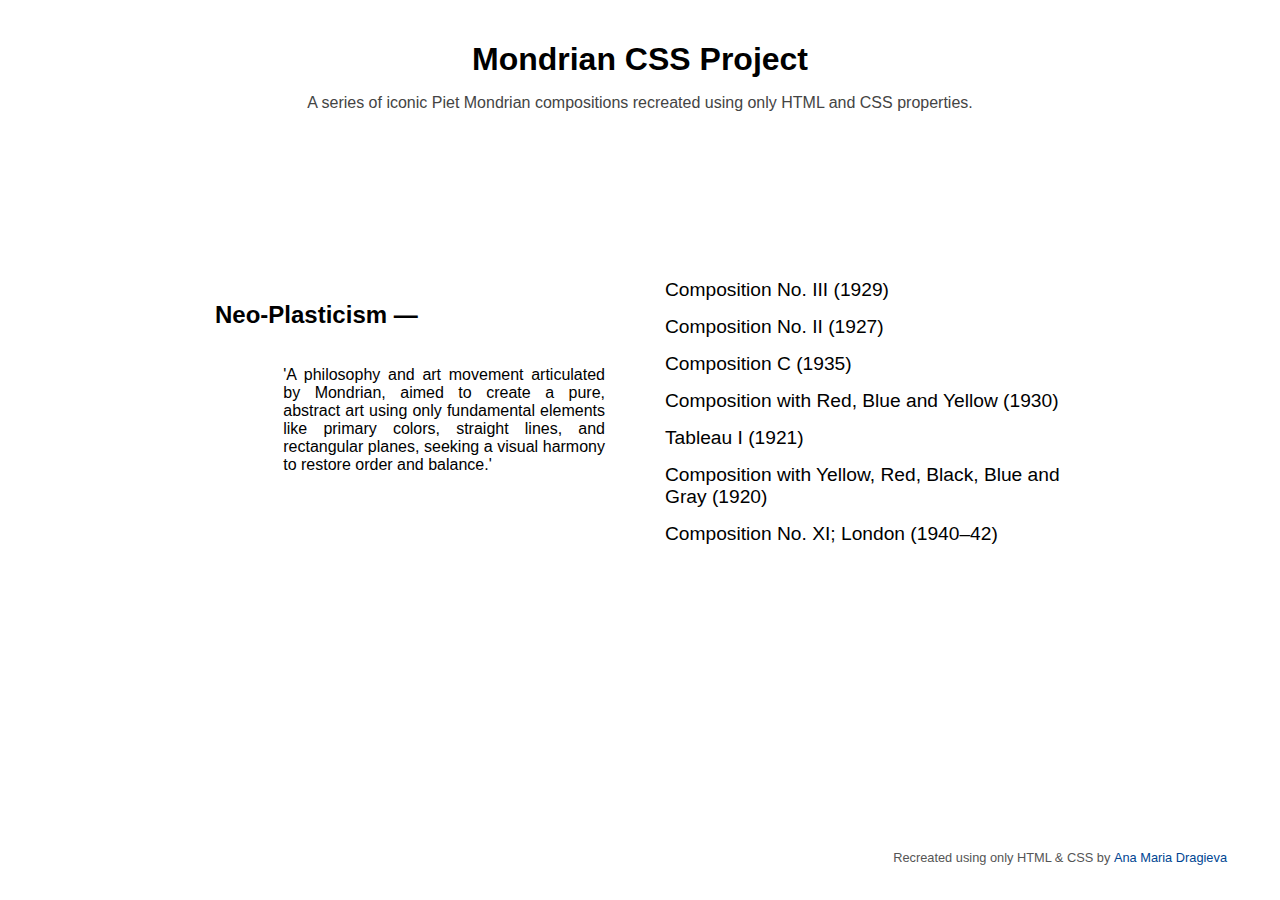
==== index.html @ 03ed397c "added basic home page" ====
<!DOCTYPE html>
<html lang="en">
    <head>
        <meta charset="UTF-8" />
        <meta name="viewport" content="width=device-width, initial-scale=1.0"/>
        <title>Mondrian CSS</title>
        <link rel="stylesheet" href="style.css" />
    </head>
    <body class="home">
        <div class="home-container">
            <div class="headline">
                <h1 class="home-title">Mondrian CSS Project</h1>
                <p class="home-description">
                    A series of iconic Piet Mondrian compositions recreated using only
                    HTML and CSS properties.
                </p>
            </div>
            <div class="subtext">
                <div class="subtext-title">
                    <h2>Neo-plasticism —</h2>
                </div>
                <div class="description">
                    <p>
                        'A philosophy and art movement articulated by Mondrian, 
                        aimed to create a pure, abstract art using only fundamental 
                        elements like primary colors, straight lines, and rectangular 
                        planes, seeking a visual harmony to restore order and balance.'
                    </p>
                </div>
            </div>
            <ul class="painting-list">
                <li><a href="mondrian-1.html">Composition No. III (1929)</a></li>
                <li><a href="mondrian-2.html">Composition No. II (1927)</a></li>
                <li><a href="mondrian-3.html">Composition C (1935)</a></li>
                <li><a href="mondrian-4.html">Composition with Red, Blue and Yellow (1930)</a></li>
                <li><a href="mondrian-5.html">Tableau I (1921)</a></li>
                <li><a href="mondrian-6.html">Composition with Yellow, Red, Black, Blue and Gray (1920)</a></li>
                <li><a href="mondrian-7.html">Composition No. XI; London (1940–42)</a></li>
            </ul>
        </div>

        <footer class="footer">
            <p>
                Recreated using only HTML & CSS by 
                <a href="https://github.com/anamariadragieva" target="_blank">Ana Maria Dragieva</a>
            </p>
        </footer>
    </body>


</html>
---- style.css ----
/* =========== HOME =========== */
/*        Mondrian CSS        */

.home-container {
  display: grid;
  grid-template-columns: minmax(100px, 400px) minmax(100px, 400px);
  grid-template-rows: 1fr 2fr 1fr;
  gap: 50px;
  height: 90vh;
  margin: 20px;
  justify-content: center;
  text-align: center;
  font-family: 'Lucida Sans', 'Lucida Sans Regular', 'Lucida Grande', 
  'Lucida Sans Unicode', Geneva, Verdana, sans-serif
}

.headline {
  grid-column: span 2;
}

.home-title {
  font-size: 2rem;
  margin-bottom: 10px;
}

.home-description {
  font-size: 1rem;
  color: #444;
}

.subtext {
  display: grid;
  grid-template-columns: 1fr 2fr 3fr;
  grid-template-rows: 2fr 5fr;
  gap: 1px;
}

.subtext-title {
  min-width: max-content;
  text-transform: capitalize;
  text-align: end;
  grid-column: span 2;
  align-content: end;
  margin-bottom: 0px;
}

.description {
  min-width: min-content;
  text-align: justify;
  grid-area: 2/2/-1/-1;
  padding-right: 10px;
}

.painting-list {
  grid-area: 2/2/-1/-1;
  list-style: none;
  padding: 0;
  text-align: start;
}

.painting-list li {
  margin: 15px 0;
}

.painting-list a {
  text-decoration: none;
  font-size: 1.2rem;
  color: #000;
  transition: transform 0.2s ease, color 0.2s ease;
}

.painting-list a:hover {
  color: #E72F24;
  transform: scale(1.05);
}

.footer {
  text-align: end;
  font-size: 0.8rem;
  color: #555;
  padding-right: 45px;
  font-family: 'Lucida Sans', 'Lucida Sans Regular', 'Lucida Grande', 
  'Lucida Sans Unicode', Geneva, Verdana, sans-serif
}

.footer a {
  color: #004592;
  text-decoration: none;
  font-weight: 500;
  border-bottom: transparent;
}

.footer a:hover {
  color: #E72F24;
  border-bottom: transparent;
}



.grid-container div {
  transition: transform 0.3s ease;
}

.grid-container div:hover {
  transform: scale(1.05);
}













/* ================ MONDRIAN 1 ================ */
/* Composition No. III; With Red, Blue, Yellow and Black, 1929 */

.flex-container {
  display: flex;
  align-items: flex-start;
  justify-content: center;
  gap: 50px;
  flex-basis: 0;
  margin: 45px;
}

.mondrian-1 .grid-container {
  background-color: #000;
  width: 748px;
  height: 748px;
  display: grid;
  grid-template-rows: 414px 130px 155px 22px;
  grid-template-columns: 320px 198px 153px 50px;
  gap: 9px;
}

.red {
  background-color: #E72F24;
}

.mondrian-1 .blue {
  background-color: #004592;
  margin-bottom: 10px
}

.yellow {
  background-color: #F9D01E;
}

.black {
  background-color: #232625;
}

.mondrian-1 .two {
  grid-column: span 3;
}

.mondrian-1 .three {
  grid-row: span 2;
}

.mondrian-1 .four {
  grid-column: span 2;
  grid-row: span 2;
}

.mondrian-1 .six {
  grid-row: span 2;
}

.white {
  background-color: #F0F1EC;
}

.text {
  font-size: 1rem;
  font-family: 'Lucida Sans', 'Lucida Sans Regular', 'Lucida Grande', 
  'Lucida Sans Unicode', Geneva, Verdana, sans-serif;
}

.mondrian-1 .text {
  width: 748px;
}

@media (max-width: 1000px) {

  .flex-container {
    flex-direction: column;
    justify-content: center;
    align-items: flex-start;
    gap: 0px;
    margin: 45px;
  }
}


/* ==================== MONDRIAN 2 ==================== */
/* Composition: No. II, With Yellow, Red and Blue, 1927 */

.mondrian-2 .grid-container {
  flex-shrink: 0;

  display: grid;
  width: 561px;
  height: 748px;
  background-color: black;
  grid-template-rows: 1.5fr 3fr 1fr 0.1fr;
  grid-template-columns: 3fr 2fr;
  gap: 9px
}

.mondrian-2 .three {
  grid-row: span 2;
}

.mondrian-2 .five {
  grid-row: span 2;
  margin-top: 5px;
}

.blue {
  background-color: #004592;
}

.mondrian-2 .text {
  width: 561px;
}


/* ===================== MONDRIAN 3 ===================== */
/* Composition C (No.III) with Red, Yellow and Blue, 1935 */

.mondrian-3 .grid-container {
  background-color: #000;
  width: 640px;
  height: 642px;
  display: grid;
  grid-template-rows: 265px 155px 175px 20px;
  grid-template-columns: 70px 211px 186px 146px;
  gap: 9px;
}

.mondrian-3 .red {
  grid-area: 1 / 1 / 2 / 3;
}

.mondrian-3 .two {
  grid-column: span 2;
}

.mondrian-3 .three {
  grid-column: span 2;
  margin-top: 5px;
  margin-bottom: 5px;
}

.mondrian-3 .four {
  grid-column: span 2;
  margin-top: 5px;
  margin-bottom: 5px;
}

.mondrian-3 .yellow {
  grid-row: span 2;
}

.mondrian-3 .six {
  grid-row: span 2;
}

.mondrian-3 .eight {
  grid-row: span 2;
}

.mondrian-3 .text {
  width: 640px;
}


/* ================ MONDRIAN 4 ================ */
/* Composition with Red, Blue and Yellow, 1930 */

.mondrian-4 .grid-container {
  background-color: #000;
  width: 750px;
  height: 500px;
  display: grid;
  grid-template-rows: 313px 96px 57px;
  grid-template-columns: 183px 488px 45px;
  gap: 17px;
}

.mondrian-4 .one {
  margin-top: 27px;
}

.mondrian-4 .red {
  grid-column: span 2;
}

.mondrian-4 .blue {
  grid-row: span 2;
}

.mondrian-4 .four {
  grid-row: span 2;
}

.mondrian-4 .five {
  margin-bottom: 8px;
}

.mondrian-1 .text {
  width: 750px;
}

/* ============ MONDRIAN 5 ============ */
/* Tableau I, 1921 */

.mondrian-5 .grid-container {
  background-color: #000;
  width: 635px;
  height: 715px;
  display: grid;
  grid-template-rows: 12px 34px 234px 78px 176px 99px 22px;
  grid-template-columns: 55px 215px 183px 47px 95px;
  gap: 10px;
}

.mondrian-5 .red {
  grid-column: span 2;
}

.offwhite {
  background-color: #e4e7eb;
}

.mondrian-5 .two {
  grid-area: 1 / 3 / 5 / -2;
}

.mondrian-5 .black.three {
  grid-row: span 2;
}

.mondrian-5 .four {
  grid-area: 2 / 1 / 5 / 3;
}

.mondrian-5 .seven {
  grid-row: span 3;
}

.mondrian-5 .nine {
  grid-area: 5 / 3 / -2 / -2;
}

.mondrian-5 .yellow {
  grid-row: span 3;
}

.mondrian-5 .twelve {
  grid-column: span 2;
}

.mondrian-5 .text {
  width: 630px;
}


/* ====================== MONDRIAN 6 ====================== */
/* Composition with Yellow, Red, Black, Blue and Gray, 1920 */

.mondrian-6 .grid-container {
  width: 705px;
  height: 610px;
  display: grid;
  grid-template-rows: 5px 3px 10px 18px 84px 94px 179px 73px 73px 59px 12px;
  grid-template-columns: 7px 5px 70px 134px 282px 114px 83px 3px 7px;
  gap: 0px;
  justify-content: center;
  align-content: center;
}

.mondrian-6 .one.offwhite {
  grid-area: 4/1/6/4;
  border: black solid;
  border-width: 0px 5px 5px 0px;
}

.mondrian-6 .two {
  grid-area: 3/4/6/5;
  border: black solid;
  border-width: 0px 5px 5px 5px;
}

.mondrian-6 .three.yellow {
  grid-area: 3/5/6/6;
  border: black solid;
  border-width: 0px 5px 5px 5px;
}

.mondrian-6 .four.white {
  grid-area: 1/-5/5/-2;
  border: black solid;
  border-width: 0px 0px 5px 5px;
}

.mondrian-6 .five.black {
  grid-row: span 2;
  border: black solid 5px;
}

.mondrian-6 .six.offwhite {
  grid-area: 5/-4/8/-2;
  border: black solid;
  border-width: 5px 0px 5px 5px;
}

.mondrian-6 .seven.red {
  grid-row: span 4;
  border: black solid;
  border-width: 5px 5px 5px 0px;
}

.mondrian-6 .eight.black {
  grid-row: span 2;
  border: black solid 5px;
}

.mondrian-6 .nine {
  grid-row: span 2;
  border: black solid 5px;
}

.mondrian-6 .ten.yellow {
  border: black solid 5px;
}

.mondrian-6 .eleven {
  grid-row: span 2;
  border: black solid 5px;
}

.mondrian-6 .twelve.blue {
  grid-row: span 2;
  border: black solid 5px;
}

.mondrian-6 .thirteen {
  border: black solid 5px;
}

.mondrian-6 .fourteen {
  grid-area: 8/-4/10/-3;
  border: black solid;
  border-width: 5px 0px 5px 5px;
}

.mondrian-6 .fifteen {
  grid-area: 9/6/10/7;
  border: black solid 5px;
}

.mondrian-6 .sixteen {
  grid-area: 10/2/11/4;
  border: black solid;
  border-width: 5px 5px 0px 0px;
}

.mondrian-6 .seventeen {
  grid-area: 10/4/11/5;
  border: black solid;
  border-width: 5px 5px 0px 5px;
}

.mondrian-6 .eighteen {
  grid-column: span 3;
  border: black solid;
  border-width: 5px 0px 0px 5px;
}

.mondrian-6 .edge.offwhite1 {
  background-color: #e4e7eb;
  grid-area: 1/1/4/4;
}

.mondrian-6 .edge.offwhite2 {
  background-color: #e4e7eb;
  grid-area: 4/1/6/3;
}

.mondrian-6 .edge.white1 {
  background-color: #F0F1EC;
  grid-area: 1/4/3/5;
}

.mondrian-6 .edge.white2 {
  background-color: #F0F1EC;
  grid-area: 3/4/4/5;
  border-right: black solid 5px;
}

.mondrian-6 .edge.yellow1 {
  background-color: #F9D01E;
  grid-area: 1/5/2/6;
}

.mondrian-6 .edge.yellow2 {
  background-color: #F9D01E;
  grid-area: 2/5/3/6;
  border-right: black solid 5px;
}

.mondrian-6 .edge.white3 {
  background-color: #F0F1EC;
  grid-area: 1/-3/2/-5;
}

.mondrian-6 .edge.white4 {
  background-color: #F0F1EC;
  grid-area: 1/-2/5/-1;
}

.mondrian-6 .edge.offwhite3 {
  background-color: #e4e7eb;
  grid-area: 5/-2/8/-1;
}

.mondrian-6 .edge.red1 {
  background-color: #E72F24;
  grid-area: 6/1/10/2;
}

.mondrian-6 .edge.red2 {
  background-color: #E72F24;
  grid-area: 6/2/10/3;
  border-bottom: black solid 5px;
}

.mondrian-6 .edge.offwhite4 {
  background-color: #e4e7eb;
  grid-area: 8/-2/10/-1;
}

.mondrian-6 .edge.offwhite5 {
  background-color: #e4e7eb;
  grid-area: 8/-3/10/-2;
  border-top: black solid 5px;
}

.mondrian-6 .edge.white5 {
  background-color: #F0F1EC;
  grid-area: 10/1/12/2;
}

.mondrian-6 .edge.white6 {
  background-color: #F0F1EC;
  grid-area: 11/2/12/4;
}

.mondrian-6 .edge.offwhite6 {
  background-color: #e4e7eb;
  grid-area: 11/4/12/5;
}

.mondrian-6 .edge.white7 {
  background-color: #F0F1EC;
  grid-area: 11/5/12/-1;
}

.mondrian-6 .edge.white8 {
  background-color: #F0F1EC;
  grid-area: 10/-3/12/-1;
}


/* ========================== MONDRIAN 7 ========================== */
/* Composition No. XI; London, with Blue, Red and Yellow, 1940-1942 */

.mondrian-7 .grid-container {
  background-color: #000;
  width: 610px;
  height: 722px;
  display: grid;
  grid-template-rows: 10px 200px 78px 6px 8px 20px 20px 74px 68px 70px 38px;
  grid-template-columns: 8px 22px 230px 127px 96px 62px;
  gap: 13px;
}

.mondrian-7 .thicker-line {
  border-top: black solid 5px;
}

.mondrian-7 .two {
  grid-column: span 2;
}

.mondrian-7 .seven {
  grid-column: span 2;
}

.mondrian-7 .eleven.white {
  grid-area: 3/1/8/2;
}
.mondrian-7 .twelve {
  grid-area: 3/2/8/4;
}

.mondrian-7 .thirteen {
  grid-row: span 5;
}

.mondrian-7 .fourteen.blue {
  grid-row: span 2;
}

.mondrian-7 .fifteen.blue {
  grid-row: span 2;
}

.mondrian-7 .sixteen.red {
  grid-area: 4/1/6/2;
}

.mondrian-7 .seventeen.blue {
  grid-row: span 3;
  border-top: black solid 2px;
}

.mondrian-7 .eighteen.blue {
  grid-row: span 3;
  border-top: black solid 2px;
}

.mondrian-7 .twentyfive.white {
  border-bottom: black solid 4px;
}

.mondrian-7 .twentysix.white {
  grid-area: 9/2/-1/4;
}

.mondrian-7 .twentyseven.yellow {
  grid-row: span 2;
}

.mondrian-7 .thirty {
  grid-row: span 2;
  border-top: black solid 8px;
}

.mondrian-7 .text {
  width: 610px;
}
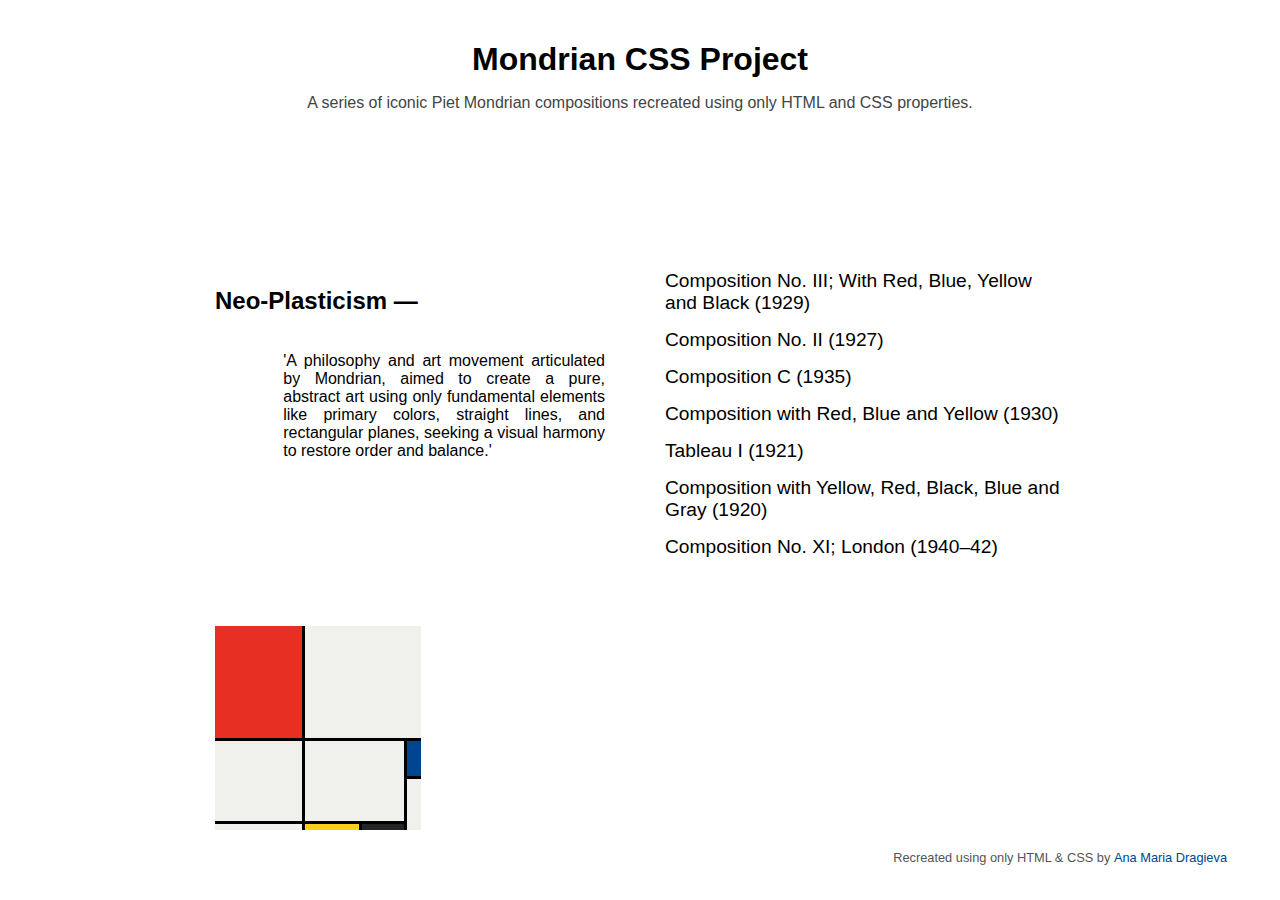
==== commit fbda51c3: "created 1st thumbnail with transitions" ====
--- a/index.html
+++ b/index.html
@@ -6,6 +6,18 @@
         <title>Mondrian CSS</title>
         <link rel="stylesheet" href="style.css" />
     </head>
+
+    <script>
+        function zoomAndGo(event, el) {
+          event.preventDefault(); // Stop browser from navigating immediately
+          const thumbnail = el.querySelector('.mondrian-thumbnail1');
+          thumbnail.classList.add('zoomed');
+          setTimeout(() => {
+            window.location.href = el.href;
+          }, 600); // Match transition duration
+        }
+      </script>
+
     <body class="home">
         <div class="home-container">
             <div class="headline">
@@ -28,8 +40,25 @@
                     </p>
                 </div>
             </div>
+
+            <a href="mondrian-1.html" class="thumbnail-link" onclick="zoomAndGo(event, this)">
+                <div class="grid-container mondrian-thumbnail1">
+                    <div class="one red"></div>
+                    <div class="two white"></div>
+                    <div class="three white"></div>
+                    <div class="four white"></div>
+                    <div class="five blue"></div>
+                    <div class="six white"></div>
+                    <div class="seven white"></div>
+                    <div class="eight yellow"></div>
+                    <div class="nine black"></div>
+                </div>
+              </a>
+
+
+
             <ul class="painting-list">
-                <li><a href="mondrian-1.html">Composition No. III (1929)</a></li>
+                <li><a href="mondrian-1.html">Composition No. III; With Red, Blue, Yellow and Black (1929)</a></li>
                 <li><a href="mondrian-2.html">Composition No. II (1927)</a></li>
                 <li><a href="mondrian-3.html">Composition C (1935)</a></li>
                 <li><a href="mondrian-4.html">Composition with Red, Blue and Yellow (1930)</a></li>
--- a/style.css
+++ b/style.css
@@ -96,21 +96,83 @@
 }
 
 
-
-.grid-container div {
-  transition: transform 0.3s ease;
-}
-
-.grid-container div:hover {
-  transform: scale(1.05);
-}
-
-
-
-
-
-
-
+/* -------------- thumbnail-1 -------------- */
+
+.mondrian-thumbnail1 {
+  background-color: #000;
+  width: 206px;
+  height: 204px;
+  display: grid;
+  grid-template-rows: 112px 35px 42px 6px;
+  grid-template-columns: 87px 54px 42px 14px;
+  gap: 3px;
+}
+
+.mondrian-thumbnail1:hover {
+  background-color: #FFFFFF00;
+  transition: ease 0.8s;
+}
+
+.mondrian-thumbnail1 {
+  transition: ease 0.8s;
+}
+
+.mondrian-thumbnail1 div:hover {
+  transform: scale(1.3);
+  rotate: -90deg;
+  translate: 70%;
+  transition: ease 0.8s;
+}
+
+.mondrian-thumbnail1 div {
+  transition: ease 0.8s;
+}
+
+.mondrian-thumbnail1.zoomed {
+  background-color: #FFFFFF00;
+  transform: scale(10);
+  translate: 130% ;
+  transition: transform 0.8s ease;
+}
+
+.mondrian-thumbnail1.zoomed div {
+  transition: none !important;
+}
+
+/* Disable rotation when thumbnail is zooming */
+.mondrian-thumbnail1.zoomed div:hover {
+  rotate: 0deg;
+  pointer-events: none;
+}
+
+/* Layout copied from mondrian-1 */
+.mondrian-thumbnail1 .two { grid-column: span 3; }
+.mondrian-thumbnail1 .three { grid-row: span 2; }
+.mondrian-thumbnail1 .four { grid-column: span 2; grid-row: span 2; }
+.mondrian-thumbnail1 .six { grid-row: span 2; }
+
+/* Tiles changing color on hover - remove & use elsewhere
+.mondrian-thumbnail1 .white:hover { background-color:  #E72F24; }
+.mondrian-thumbnail1 .four.white:hover { background-color: #004592; }
+.mondrian-thumbnail1 .red:hover { background-color: #F9D01E; }
+.mondrian-thumbnail1 .black:hover { background-color: #004592; }
+.mondrian-thumbnail1 .blue:hover { background-color: #e4e7eb; }
+.mondrian-thumbnail1 .yellow:hover { background-color: #232625; }
+ */
+
+
+/*transitions*/
+
+.grid-container.main div {
+  transition: ease 0.8s;
+}
+
+.grid-container.main div:hover {
+  transform: scale(0.50);
+  transition: ease 0.7s;
+  rotate: 90deg;
+  translate: -5%;
+}
 
 
 
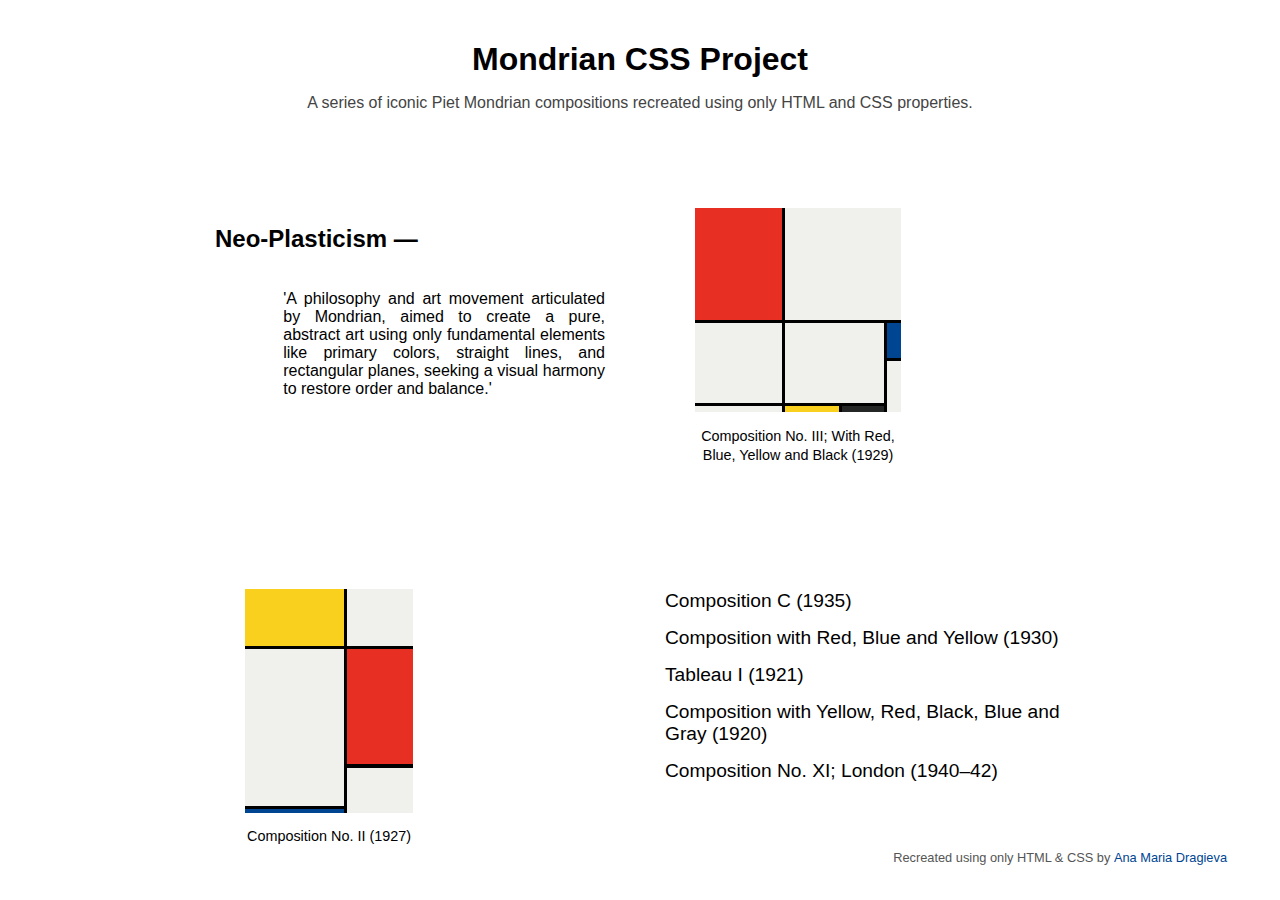
==== commit 80396939: "added favicon and 2nd thumbnail" ====
--- a/index.html
+++ b/index.html
@@ -5,15 +5,24 @@
         <meta name="viewport" content="width=device-width, initial-scale=1.0"/>
         <title>Mondrian CSS</title>
         <link rel="stylesheet" href="style.css" />
+        <link rel="icon" type="image/png" href="favicon.png">
     </head>
 
     <script>
+        // Reset zoom on back/refresh
+        window.addEventListener('pageshow', () => {
+            document.querySelectorAll('.grid-container.zoomed').forEach(el => {
+                el.classList.remove('zoomed');
+            });
+        });
+
+        // Zoom and navigate
         function zoomAndGo(event, el) {
           event.preventDefault(); // Stop browser from navigating immediately
-          const thumbnail = el.querySelector('.mondrian-thumbnail1');
-          thumbnail.classList.add('zoomed');
+          const grid = el.querySelector('.grid-container');
+          grid.classList.add('zoomed');
           setTimeout(() => {
-            window.location.href = el.href;
+            window.location.href = el.getAttribute('href');
           }, 600); // Match transition duration
         }
       </script>
@@ -53,13 +62,22 @@
                     <div class="eight yellow"></div>
                     <div class="nine black"></div>
                 </div>
-              </a>
-
-
-
+                <p class="mondrian-title1">Composition No. III; With Red, Blue, Yellow and Black (1929)</p>
+            </a>
+            
+            <a href="mondrian-2.html" class="thumbnail-link" onclick="zoomAndGo(event, this)">
+                <div class="grid-container mondrian-thumbnail2">
+                  <div class="one yellow"></div>
+                  <div class="two white"></div>
+                  <div class="three white"></div>
+                  <div class="four red"></div>
+                  <div class="five white"></div>
+                  <div class="six blue"></div>
+                </div>
+                <p class="mondrian-title2">Composition No. II (1927)</p>
+            </a>
+              
             <ul class="painting-list">
-                <li><a href="mondrian-1.html">Composition No. III; With Red, Blue, Yellow and Black (1929)</a></li>
-                <li><a href="mondrian-2.html">Composition No. II (1927)</a></li>
                 <li><a href="mondrian-3.html">Composition C (1935)</a></li>
                 <li><a href="mondrian-4.html">Composition with Red, Blue and Yellow (1930)</a></li>
                 <li><a href="mondrian-5.html">Tableau I (1921)</a></li>
--- a/style.css
+++ b/style.css
@@ -52,7 +52,7 @@
 }
 
 .painting-list {
-  grid-area: 2/2/-1/-1;
+  display: block;
   list-style: none;
   padding: 0;
   text-align: start;
@@ -98,23 +98,43 @@
 
 /* -------------- thumbnail-1 -------------- */
 
+.thumbnail-link {
+  display: inline-block;
+  text-align: center;
+  text-decoration: none;
+  margin: 30px;
+  font-size: 0.9rem;
+  color: #000;
+  transition: transform 0.2s ease, color 0.2s ease;
+  width: 206px;
+  line-height: 1.3;
+}
+
+.thumbnail-link:hover {
+  color: #E72F24;
+  transform: scale(1.05);
+  font-size: 0.95rem;
+}
+
 .mondrian-thumbnail1 {
-  background-color: #000;
+  background-color: black;
   width: 206px;
   height: 204px;
   display: grid;
   grid-template-rows: 112px 35px 42px 6px;
   grid-template-columns: 87px 54px 42px 14px;
   gap: 3px;
+  transition: ease 0.8s, background-color 0.4s;
+  transform-origin: center;
+}
+
+.mondrian-thumbnail1 div {
+  transition: ease 0.8s;
 }
 
 .mondrian-thumbnail1:hover {
-  background-color: #FFFFFF00;
-  transition: ease 0.8s;
-}
-
-.mondrian-thumbnail1 {
-  transition: ease 0.8s;
+  background-color: transparent;
+  transform: scale(1.15);
 }
 
 .mondrian-thumbnail1 div:hover {
@@ -124,24 +144,38 @@
   transition: ease 0.8s;
 }
 
-.mondrian-thumbnail1 div {
-  transition: ease 0.8s;
-}
-
 .mondrian-thumbnail1.zoomed {
-  background-color: #FFFFFF00;
   transform: scale(10);
-  translate: 130% ;
-  transition: transform 0.8s ease;
+  translate: 150% -150%;
+  animation: fadeToBlack 0.5s ease forwards 0.3s;
+}
+
+@keyframes fadeToBlack {
+  from {
+    background-color: transparent;
+  }
+  to {
+    background-color: black;
+  }
 }
 
 .mondrian-thumbnail1.zoomed div {
+  animation: rotateBlocks 0.4s ease 0.2s;
+}
+
+@keyframes rotateBlocks {
+  0% {
+    rotate: 0deg;
+  }
+  100% {
+    rotate: 45deg;
+  }
+}
+
+.mondrian-thumbnail1.zoomed *:hover {
+  transform: none !important;
+  rotate: 0deg !important;
   transition: none !important;
-}
-
-/* Disable rotation when thumbnail is zooming */
-.mondrian-thumbnail1.zoomed div:hover {
-  rotate: 0deg;
   pointer-events: none;
 }
 
@@ -161,7 +195,155 @@
  */
 
 
-/*transitions*/
+ /* -------------- thumbnail-2 -------------- */
+
+ .mondrian-thumbnail2 {
+  background-color: black;
+  width: 168px;
+  height: 224px;
+  display: grid;
+  grid-template-rows: 1.5fr 3fr 1fr 0.1fr;
+  grid-template-columns: 3fr 2fr;
+  gap: 3px;
+  transition: ease 0.8s, background-color 0.4s;
+  transform-origin: center;
+}
+
+.mondrian-title2 {
+  margin-left: 0px;
+  width: 168px;
+}
+
+.mondrian-thumbnail2 div {
+  transition: ease 0.8s;
+}
+
+.mondrian-thumbnail2:hover {
+  background-color: transparent;
+  transform: scale(1.15);
+}
+
+.mondrian-thumbnail2 div:hover {
+  transform: scale(1.3);
+  rotate: -90deg;
+  translate: 70%;
+  transition: ease 0.8s;
+}
+
+.mondrian-thumbnail2.zoomed {
+  transform: scale(10);
+  translate: 150% -150%;
+  animation: fadeToBlack 0.5s ease forwards 0.3s;
+}
+
+@keyframes fadeToBlack {
+  from {
+    background-color: transparent;
+  }
+  to {
+    background-color: black;
+  }
+}
+
+.mondrian-thumbnail2.zoomed div {
+  animation: rotateBlocks 0.4s ease 0.2s;
+}
+
+@keyframes rotateBlocks {
+  0% {
+    rotate: 0deg;
+  }
+  100% {
+    rotate: 45deg;
+  }
+}
+
+.mondrian-thumbnail2.zoomed *:hover {
+  transform: none !important;
+  rotate: 0deg !important;
+  transition: none !important;
+  pointer-events: none;
+}
+
+/* Layout copied from mondrian-2 */
+.mondrian-thumbnail2 .three {
+  grid-row: span 2;
+}
+
+.mondrian-thumbnail2 .five {
+  grid-row: span 2;
+  margin-top: 1px;
+}
+
+
+/* ================ ALL MONDRIAN PAGES ================ */
+/* ------------------- TRANSITIONS ------------------- */
+
+.grid-container.main {
+  transform-origin: center;
+  animation: backgroundFadeZoomOut 1s ease forwards;
+}
+
+@keyframes backgroundFadeZoomOut {
+  0% {
+    background-color: #000000;
+    transform: scale(10);
+    opacity: 0;
+  }
+
+  100% {
+    background-color: #000000;
+    transform: scale(1);
+    opacity: 1;
+  }
+}
+
+.grid-container.main div {
+  animation: rotateColors 1.8s ease forwards;
+}
+
+@keyframes rotateColors {
+  0% {
+    rotate: -45deg;
+  }
+
+  100% {
+    rotate: 0deg;
+  }
+}
+
+.grid-container.main .white {
+  animation: rotateWhites 1s ease forwards;
+}
+
+@keyframes rotateWhites {
+  0% {
+    rotate: -45deg;
+    motion-rotation: reverse;
+  }
+
+  100% {
+    rotate: 0deg;
+    motion-rotation: reverse;
+  }
+}
+
+.grid-container.main .five {
+  animation: rotateFives 2.5s ease forwards;
+}
+
+@keyframes rotateFives {
+  0% {
+    rotate: -45deg;
+  }
+
+  100% {
+    rotate: 0deg;
+  }
+}
+
+
+/* On Hover transitions on All Mondrian Pages */
 
 .grid-container.main div {
   transition: ease 0.8s;
@@ -170,16 +352,10 @@
 .grid-container.main div:hover {
   transform: scale(0.50);
   transition: ease 0.7s;
-  rotate: 90deg;
-  translate: -5%;
-}
-
-
-
-
-
-
-/* ================ MONDRIAN 1 ================ */
+}
+
+
+/* ======================== MONDRIAN 1 ======================== */
 /* Composition No. III; With Red, Blue, Yellow and Black, 1929 */
 
 .flex-container {
@@ -192,7 +368,7 @@
 }
 
 .mondrian-1 .grid-container {
-  background-color: #000;
+  background-color: #000000;
   width: 748px;
   height: 748px;
   display: grid;
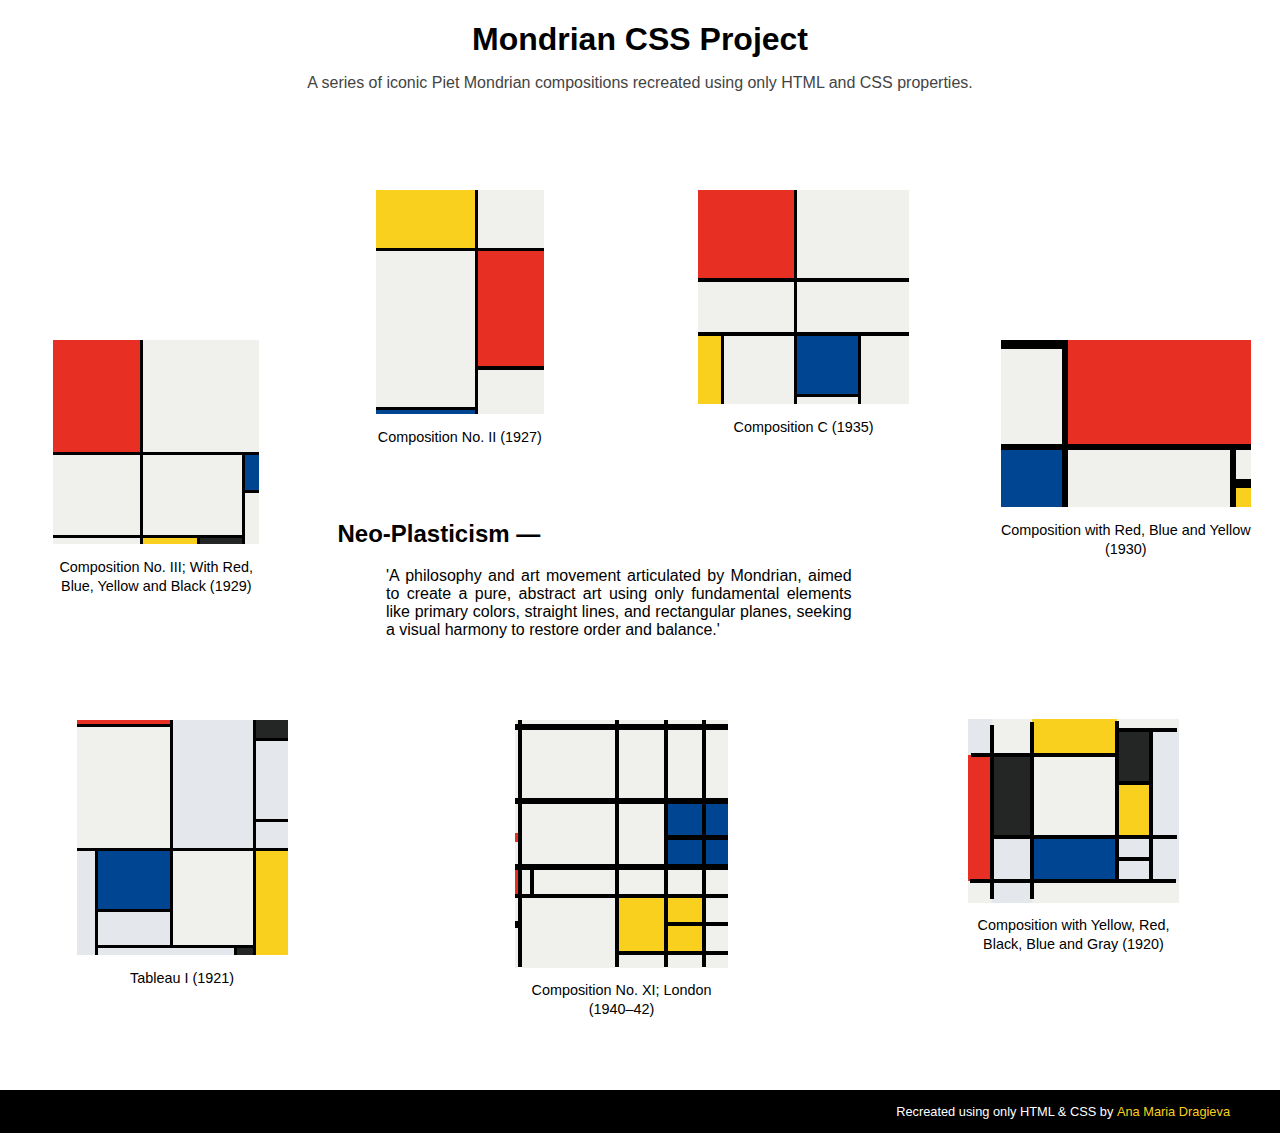
==== commit ee50b9b2: "added all thumbnails, fixed home layout, added responsiveness" ====
--- a/index.html
+++ b/index.html
@@ -4,28 +4,9 @@
         <meta charset="UTF-8" />
         <meta name="viewport" content="width=device-width, initial-scale=1.0"/>
         <title>Mondrian CSS</title>
-        <link rel="stylesheet" href="style.css" />
-        <link rel="icon" type="image/png" href="favicon.png">
+        <link rel="stylesheet" href="style.css"/>
+        <link rel="icon" type="image/png" href="favicon.png"/>
     </head>
-
-    <script>
-        // Reset zoom on back/refresh
-        window.addEventListener('pageshow', () => {
-            document.querySelectorAll('.grid-container.zoomed').forEach(el => {
-                el.classList.remove('zoomed');
-            });
-        });
-
-        // Zoom and navigate
-        function zoomAndGo(event, el) {
-          event.preventDefault(); // Stop browser from navigating immediately
-          const grid = el.querySelector('.grid-container');
-          grid.classList.add('zoomed');
-          setTimeout(() => {
-            window.location.href = el.getAttribute('href');
-          }, 600); // Match transition duration
-        }
-      </script>
 
     <body class="home">
         <div class="home-container">
@@ -50,7 +31,7 @@
                 </div>
             </div>
 
-            <a href="mondrian-1.html" class="thumbnail-link" onclick="zoomAndGo(event, this)">
+            <a href="mondrian-1.html" class="thumbnail-link mini1" onclick="zoomAndGo(event, this)">
                 <div class="grid-container mondrian-thumbnail1">
                     <div class="one red"></div>
                     <div class="two white"></div>
@@ -65,25 +46,149 @@
                 <p class="mondrian-title1">Composition No. III; With Red, Blue, Yellow and Black (1929)</p>
             </a>
             
-            <a href="mondrian-2.html" class="thumbnail-link" onclick="zoomAndGo(event, this)">
+            <a href="mondrian-2.html" class="thumbnail-link mini2" onclick="zoomAndGo(event, this)">
                 <div class="grid-container mondrian-thumbnail2">
-                  <div class="one yellow"></div>
-                  <div class="two white"></div>
-                  <div class="three white"></div>
-                  <div class="four red"></div>
-                  <div class="five white"></div>
-                  <div class="six blue"></div>
+                    <div class="one yellow"></div>
+                    <div class="two white"></div>
+                    <div class="three white"></div>
+                    <div class="four red"></div>
+                    <div class="five white"></div>
+                    <div class="six blue"></div>
                 </div>
                 <p class="mondrian-title2">Composition No. II (1927)</p>
             </a>
-              
-            <ul class="painting-list">
-                <li><a href="mondrian-3.html">Composition C (1935)</a></li>
-                <li><a href="mondrian-4.html">Composition with Red, Blue and Yellow (1930)</a></li>
-                <li><a href="mondrian-5.html">Tableau I (1921)</a></li>
-                <li><a href="mondrian-6.html">Composition with Yellow, Red, Black, Blue and Gray (1920)</a></li>
-                <li><a href="mondrian-7.html">Composition No. XI; London (1940–42)</a></li>
-            </ul>
+
+            <a href="mondrian-3.html" class="thumbnail-link mini3" onclick="zoomAndGo(event, this)">
+                <div class="grid-container mondrian-thumbnail3">
+                    <div class="one red"></div>
+                    <div class="two white"></div>
+                    <div class="three white"></div>
+                    <div class="four white"></div>
+                    <div class="five yellow"></div>
+                    <div class="six white"></div>
+                    <div class="seven blue"></div>
+                    <div class="eight white"></div>
+                    <div class="nine white"></div>
+                </div>
+                <p class="mondrian-title3">Composition C (1935)</p>
+            </a>
+
+            <a href="mondrian-4.html" class="thumbnail-link mini4" onclick="zoomAndGo(event, this)">
+                <div class="grid-container mondrian-thumbnail4">
+                    <div class="one white"></div>
+                    <div class="two red"></div>
+                    <div class="three blue"></div>
+                    <div class="four white"></div>
+                    <div class="five white"></div>
+                    <div class="six yellow"></div>
+                </div>
+                <p class="mondrian-title4">Composition with Red, Blue and Yellow (1930)</p>
+            </a>
+
+            <a href="mondrian-5.html" class="thumbnail-link mini5" onclick="zoomAndGo(event, this)">
+                <div class="grid-container mondrian-thumbnail5">
+                    <div class="one red"></div>
+                    <div class="two offwhite"></div>
+                    <div class="three black"></div>
+                    <div class="four white"></div>
+                    <div class="five offwhite"></div>
+                    <div class="six offwhite"></div>
+                    <div class="seven offwhite"></div>
+                    <div class="eight blue"></div>
+                    <div class="nine white"></div>
+                    <div class="ten yellow"></div>
+                    <div class="eleven offwhite"></div>
+                    <div class="twelve offwhite"></div>
+                    <div class="thirteen black"></div>
+                </div>
+                <p class="mondrian-title5">Tableau I (1921)</p>
+            </a>
+            
+            <a href="mondrian-6.html" class="thumbnail-link mini6" onclick="zoomAndGo(event, this)">
+                <div class="grid-container mondrian-thumbnail6">
+                    <div class="one offwhite"></div>
+                    <div class="two white"></div>
+                    <div class="three yellow"></div>
+                    <div class="four white"></div>
+                    <div class="five black"></div>
+                    <div class="six offwhite"></div>
+                    <div class="seven red"></div>
+                    <div class="eight black"></div>
+                    <div class="nine white"></div>
+                    <div class="ten yellow"></div>
+                    <div class="eleven offwhite"></div>
+                    <div class="twelve blue"></div>
+                    <div class="thirteen offwhite"></div>
+                    <div class="fourteen offwhite"></div>
+                    <div class="fifteen offwhite"></div>
+                    <div class="sixteen white"></div>
+                    <div class="seventeen offwhite"></div>
+                    <div class="eighteen white"></div>
+    
+                    <div class="edge offwhite1"></div>
+                    <div class="edge offwhite2"></div>
+                    <div class="edge white1"></div>
+                    <div class="edge white2"></div>
+                    <div class="edge yellow1"></div>
+                    <div class="edge yellow2"></div>
+                    <div class="edge white3"></div>
+                    <div class="edge white4"></div>
+                    <div class="edge offwhite3"></div>
+                    <div class="edge red1"></div>
+                    <div class="edge red2"></div>
+                    <div class="edge offwhite4"></div>
+                    <div class="edge offwhite5"></div>
+                    <div class="edge white5"></div>
+                    <div class="edge white6"></div>
+                    <div class="edge offwhite6"></div>
+                    <div class="edge white7"></div>
+                    <div class="edge white8"></div>
+                </div>
+                <p class="mondrian-title6">Composition with Yellow, Red, Black, Blue and Gray (1920)</p>
+            </a>
+
+            <a href="mondrian-7.html" class="thumbnail-link mini7" onclick="zoomAndGo(event, this)">
+                <div class="grid-container mondrian-thumbnail7">
+                    <div class="one white"></div>
+                    <div class="two white"></div>
+                    <div class="three white"></div>
+                    <div class="four white"></div>
+                    <div class="five white"></div>
+                    <div class="six white thicker-line"></div>
+                    <div class="seven white thicker-line"></div>
+                    <div class="eight white thicker-line"></div>
+                    <div class="nine white thicker-line"></div>
+                    <div class="ten white thicker-line"></div>
+                    <div class="eleven white thicker-line"></div>
+                    <div class="twelve white thicker-line"></div>
+                    <div class="thirteen white thicker-line"></div>
+                    <div class="fourteen blue thicker-line"></div>
+                    <div class="fifteen blue thicker-line"></div>
+                    <div class="sixteen red"></div>
+                    <div class="seventeen blue"></div>
+                    <div class="eighteen blue"></div>
+                    <div class="nineteen red thicker-line"></div>
+                    <div class="twenty white thicker-line"></div>
+                    <div class="twentyone white thicker-line"></div>
+                    <div class="twentytwo white thicker-line"></div>
+                    <div class="twentythree white thicker-line"></div>
+                    <div class="twentyfour white thicker-line"></div>
+                    <div class="twentyfive white"></div>
+                    <div class="twentysix white"></div>
+                    <div class="twentyseven yellow"></div>
+                    <div class="twentyeight yellow"></div>
+                    <div class="twentynine white"></div>
+                    <div class="thirty white"></div>
+    
+                    <div class="thirtyone yellow"></div>
+                    <div class="thirtytwo white"></div>
+                    <div class="thirtythree white"></div>
+                    <div class="thirtyfour white"></div>
+                    <div class="thirtyfive white"></div>
+                </div>
+                <p class="mondrian-title7">Composition No. XI; London (1940–42)</p>
+            </a>
+
         </div>
 
         <footer class="footer">
@@ -92,7 +197,26 @@
                 <a href="https://github.com/anamariadragieva" target="_blank">Ana Maria Dragieva</a>
             </p>
         </footer>
+
+        <script>
+            // Reset zoom on back/refresh
+            window.addEventListener('pageshow', () => {
+                document.querySelectorAll('.grid-container.zoomed').forEach(el => {
+                    el.classList.remove('zoomed');
+                });
+            });
+    
+            // Zoom and navigate
+            function zoomAndGo(event, el) {
+              event.preventDefault(); // Stop browser from navigating immediately
+              const grid = el.querySelector('.grid-container');
+              grid.classList.add('zoomed');
+              setTimeout(() => {
+                window.location.href = el.getAttribute('href');
+              }, 600); // Match transition duration
+            }
+        </script>
+
     </body>
 
-
 </html>
--- a/style.css
+++ b/style.css
@@ -1,13 +1,17 @@
 /* =========== HOME =========== */
 /*        Mondrian CSS        */
 
+body {
+  margin: 0px;
+}
+
 .home-container {
   display: grid;
-  grid-template-columns: minmax(100px, 400px) minmax(100px, 400px);
-  grid-template-rows: 1fr 2fr 1fr;
-  gap: 50px;
-  height: 90vh;
-  margin: 20px;
+  width: auto;
+  grid-template-columns: minmax(260px, 450px) minmax(260px, 450px) minmax(260px, 450px) minmax(260px, 450px);
+  grid-template-rows: 150px minmax(105px, 140px) minmax(105px, 150px) minmax(50px, 80px) minmax(50px, 120px) minmax(155px, 190px) minmax(125px, 150px);
+  gap: 10px;
+  margin: 0px;
   justify-content: center;
   text-align: center;
   font-family: 'Lucida Sans', 'Lucida Sans Regular', 'Lucida Grande', 
@@ -15,7 +19,7 @@
 }
 
 .headline {
-  grid-column: span 2;
+  grid-column: span 4;
 }
 
 .home-title {
@@ -29,74 +33,275 @@
 }
 
 .subtext {
+  background-color: transparent;
+  margin-left: 15px;
+  grid-area: 4/2/6/4;
   display: grid;
-  grid-template-columns: 1fr 2fr 3fr;
+  grid-template-columns: 0.5fr 2fr 3fr 1fr;
   grid-template-rows: 2fr 5fr;
   gap: 1px;
+  transition: ease 0.5s;
+}
+
+.subtext:hover {
+  transition: ease 0.5s;
+  color: transparent;
+  transform: scale(0.8);
 }
 
 .subtext-title {
   min-width: max-content;
   text-transform: capitalize;
-  text-align: end;
-  grid-column: span 2;
-  align-content: end;
-  margin-bottom: 0px;
+  text-align: left;
+  height: 20px;
+  grid-column-start: 1;
+  grid-column-end: 3;
+  margin-top: 30px;
 }
 
 .description {
   min-width: min-content;
   text-align: justify;
-  grid-area: 2/2/-1/-1;
+  grid-area: 2/2/-1/4;
   padding-right: 10px;
-}
-
-.painting-list {
-  display: block;
-  list-style: none;
-  padding: 0;
-  text-align: start;
-}
-
-.painting-list li {
-  margin: 15px 0;
-}
-
-.painting-list a {
-  text-decoration: none;
-  font-size: 1.2rem;
-  color: #000;
-  transition: transform 0.2s ease, color 0.2s ease;
-}
-
-.painting-list a:hover {
-  color: #E72F24;
-  transform: scale(1.05);
+  margin-top: 20px;
 }
 
 .footer {
+  background-color: #000000;
+  margin-top: 50px;
+  padding: 1px 50px 1px 0px;
+  color: #FFFFFF;
   text-align: end;
   font-size: 0.8rem;
-  color: #555;
-  padding-right: 45px;
   font-family: 'Lucida Sans', 'Lucida Sans Regular', 'Lucida Grande', 
-  'Lucida Sans Unicode', Geneva, Verdana, sans-serif
+  'Lucida Sans Unicode', Geneva, Verdana, sans-serif;
+  position: relative;
+  width: auto;
 }
 
 .footer a {
-  color: #004592;
+  color: #F9D01E;
   text-decoration: none;
   font-weight: 500;
-  border-bottom: transparent;
 }
 
 .footer a:hover {
   color: #E72F24;
-  border-bottom: transparent;
-}
-
+}
+
+@media (max-width: 1116px) {
+
+  .home-container {
+    grid-template-columns: minmax(240px, 350px) minmax(240px, 350px) minmax(260px, 340px);
+    grid-template-rows: 140px 330px 290px 330px;
+    gap: 0px;
+    margin: 0px;
+    padding: 0px;
+  }
+
+  .headline {
+    grid-column: span 3;
+  }
+
+  .thumbnail-link.mini1 {
+    grid-area: 2/1/3/2;
+    justify-self: center;
+  }
+
+  .thumbnail-link.mini2 {
+    grid-area: 2/2/3/3;
+  }
+
+  .thumbnail-link.mini3 {
+    grid-area: 2/3/3/4;
+  }
+
+  .thumbnail-link.mini4 {
+    grid-area: 3/1/4/2;
+  }
+
+  .thumbnail-link.mini5 {
+    grid-area: 4/1/5/2;
+  }
+
+  .thumbnail-link.mini6 {
+    grid-area: 4/2/5/3;
+    justify-self: center;
+  }
+
+  .thumbnail-link.mini7 {
+    grid-area: 4/3/5/4;
+  }
+  
+  .subtext {
+    grid-area: 3/2/4/4;
+  }
+
+  .footer {
+    padding: 1px 45px 1px 0px;
+    font-size: 0.75rem;
+  }
+
+  .thumbnail-link:hover {
+    transform: scale(1.25);
+  }
+
+}
+
+
+@media (max-width: 946px) {
+
+  .home-container {
+    grid-template-columns: minmax(290px, 350px) minmax(290px, 350px);
+    grid-template-rows: 140px 400px 350px 400px 360px;
+
+    margin: 0px;
+    padding: 0px;
+    justify-content: space-around;
+  }
+
+  .headline {
+    grid-column: span 2;
+  }
+
+  .thumbnail-link.mini1 {
+    grid-area: 2/1/3/2;
+    align-self: center;
+    justify-self: end;
+  }
+
+  .thumbnail-link.mini2 {
+    grid-area: 2/2/3/3;
+    align-self: center;
+  }
+
+  .thumbnail-link.mini3 {
+    grid-area: 3/1/4/2;
+    justify-self: end;
+  }
+
+  .thumbnail-link.mini4 {
+    grid-area: 3/2/4/3;
+  }
+
+  .thumbnail-link.mini5 {
+    grid-area: 4/2/5/3;
+    justify-self: center;
+  }
+
+  .thumbnail-link.mini6 {
+    grid-area: 5/1/6/2;
+    justify-self: end;
+  }
+
+  .thumbnail-link.mini7 {
+    grid-area: 5/2/5/3;
+    justify-self: center;
+  }
+  
+  .subtext {
+    width: 260px;
+    justify-self: end;
+    grid-area: 4/1/5/2;
+    align-self: flex-start;
+    margin-right: 20px;
+  }
+
+  .footer {
+    padding: 1px 45px 1px 0px;
+    font-size: 0.75rem;
+  }
+
+  .thumbnail-link:hover {
+    transform: scale(1.2);
+  }
+}
+
+@media (max-width: 640px) {
+
+  .home-container {
+    grid-template-columns: minmax(220px, 400px);
+    grid-template-rows: 200px 450px 450px 340px 380px 350px 400px 390px 390px;
+
+    margin: 20px;
+    padding: 0px;
+    justify-content: center;
+  }
+
+  .headline {
+    grid-column: span 1;
+  }
+
+  .thumbnail-link.mini1 {
+    grid-area: 2/1/3/2;
+    align-self: center;
+    justify-self: center;
+  }
+
+  .thumbnail-link.mini2 {
+    width: 168px;
+    grid-area: 3/1/4/2;
+    align-self: center;
+    justify-self: center;
+  }
+
+  .thumbnail-link.mini3 {
+    width: 211px;
+    grid-area: 4/1/5/2;
+    justify-self: center;
+  }
+
+  .thumbnail-link.mini4 {
+    justify-self: center;
+    width: 210px;
+    grid-area: 6/1/7/2;
+  }
+
+  .thumbnail-link.mini5 {
+    width: 211px;
+    grid-area: 7/1/8/2;
+    justify-self: center;
+  }
+
+  .thumbnail-link.mini6 {
+    width: 211px;
+    grid-area: 8/1/9/2;
+    justify-self: center;
+    margin-left: 30px;
+  }
+
+  .thumbnail-link.mini7 {
+    grid-area: 9/1/10/2;
+    justify-self: center;
+    width: 214px;
+  }
+  
+  .subtext {
+    width: 260px;
+    justify-self: center;
+    grid-area: 5/1/6/2;
+    align-self: flex-start;
+    margin-right: 20px;
+  }
+
+  .footer {
+    padding: 1px 45px 1px 0px;
+    font-size: 0.75rem;
+  }
+
+  .thumbnail-link:hover {
+    transform: scale(1.1);
+  }
+  
+}
 
 /* -------------- thumbnail-1 -------------- */
+
+.mini1 {
+  grid-area: 3/1/5/2;
+  justify-self: center;
+}
 
 .thumbnail-link {
   display: inline-block;
@@ -112,7 +317,7 @@
 
 .thumbnail-link:hover {
   color: #E72F24;
-  transform: scale(1.05);
+  transform: scale(1.3);
   font-size: 0.95rem;
 }
 
@@ -124,7 +329,7 @@
   grid-template-rows: 112px 35px 42px 6px;
   grid-template-columns: 87px 54px 42px 14px;
   gap: 3px;
-  transition: ease 0.8s, background-color 0.4s;
+  transition: transform 0.8s ease, background-color 0.4s ease;
   transform-origin: center;
 }
 
@@ -180,10 +385,19 @@
 }
 
 /* Layout copied from mondrian-1 */
-.mondrian-thumbnail1 .two { grid-column: span 3; }
-.mondrian-thumbnail1 .three { grid-row: span 2; }
-.mondrian-thumbnail1 .four { grid-column: span 2; grid-row: span 2; }
-.mondrian-thumbnail1 .six { grid-row: span 2; }
+.mondrian-thumbnail1 .two {
+  grid-column: span 3; 
+}
+
+.mondrian-thumbnail1 .three,
+.mondrian-thumbnail1 .six {
+  grid-row: span 2; 
+}
+
+.mondrian-thumbnail1 .four {
+  grid-column: span 2;
+  grid-row: span 2; 
+}
 
 /* Tiles changing color on hover - remove & use elsewhere
 .mondrian-thumbnail1 .white:hover { background-color:  #E72F24; }
@@ -195,7 +409,12 @@
  */
 
 
- /* -------------- thumbnail-2 -------------- */
+/* -------------- thumbnail-2 -------------- */
+
+.mini2 {
+  grid-area: 2/2/4/3;
+  justify-self: center;
+}
 
  .mondrian-thumbnail2 {
   background-color: black;
@@ -205,7 +424,7 @@
   grid-template-rows: 1.5fr 3fr 1fr 0.1fr;
   grid-template-columns: 3fr 2fr;
   gap: 3px;
-  transition: ease 0.8s, background-color 0.4s;
+  transition: transform 0.8s ease, background-color 0.4s ease;
   transform-origin: center;
 }
 
@@ -266,6 +485,7 @@
 }
 
 /* Layout copied from mondrian-2 */
+
 .mondrian-thumbnail2 .three {
   grid-row: span 2;
 }
@@ -273,6 +493,725 @@
 .mondrian-thumbnail2 .five {
   grid-row: span 2;
   margin-top: 1px;
+}
+
+
+ /* -------------- thumbnail-3 -------------- */
+
+ .mini3 {
+  grid-area: 2/3/4/4;
+  justify-self: center;
+}
+
+ .mondrian-thumbnail3 {
+  background-color: black;
+  width: 210.5px;
+  height: 213.5px;
+  display: grid;
+  grid-template-rows: 88px 52px 58px 7px;
+  grid-template-columns: 23px 70px 61px 48px;
+  gap: 3px;
+  transition: transform 0.8s ease, background-color 0.4s ease;
+  transform-origin: center;
+}
+
+.mondrian-title3 {
+  margin-left: 0px;
+  width: 210.5px;
+}
+
+.mondrian-thumbnail3 div {
+  transition: ease 0.8s;
+}
+
+.mondrian-thumbnail3:hover {
+  background-color: transparent;
+  transform: scale(1.15);
+}
+
+.mondrian-thumbnail3 div:hover {
+  transform: scale(1.3);
+  rotate: -90deg;
+  translate: 70%;
+  transition: ease 0.8s;
+}
+
+.mondrian-thumbnail3.zoomed {
+  transform: scale(10);
+  translate: 150% -150%;
+  animation: fadeToBlack 0.5s ease forwards 0.3s;
+}
+
+@keyframes fadeToBlack {
+  from {
+    background-color: transparent;
+  }
+  to {
+    background-color: black;
+  }
+}
+
+.mondrian-thumbnail3.zoomed div {
+  animation: rotateBlocks 0.4s ease 0.2s;
+}
+
+@keyframes rotateBlocks {
+  0% {
+    rotate: 0deg;
+  }
+  100% {
+    rotate: 45deg;
+  }
+}
+
+.mondrian-thumbnail3.zoomed *:hover {
+  transform: none !important;
+  rotate: 0deg !important;
+  transition: none !important;
+  pointer-events: none;
+}
+
+/* Layout copied from mondrian-3 */
+
+.mondrian-thumbnail3 .red {
+  grid-area: 1 / 1 / 2 / 3;
+}
+
+.mondrian-thumbnail3 .two {
+  grid-column: span 2;
+}
+
+.mondrian-thumbnail3 .three,
+.mondrian-thumbnail3 .four {
+  grid-column: span 2;
+  margin-top: 1px;
+  margin-bottom: 1px;
+}
+
+.mondrian-thumbnail3 .yellow,
+.mondrian-thumbnail3 .six,
+.mondrian-thumbnail3 .eight {
+  grid-row: span 2;
+}
+
+/* -------------- thumbnail-4 -------------- */
+
+.mini4 {
+  grid-area: 3/4/5/5;
+  justify-self: center;
+  padding-right: 40px;
+}
+
+ .mondrian-thumbnail4 {
+  background-color: black;
+  width: 250px;
+  height: 167px;
+  display: grid;
+  grid-template-rows: 104px 32px 19px;
+  grid-template-columns: 61px 162px 15px;
+  gap: 6px;
+  transition: transform 0.8s ease, background-color 0.4s ease;
+  transform-origin: center;
+}
+
+.mondrian-title4 {
+  margin-left: 0px;
+  width: 250px;
+}
+
+.mondrian-thumbnail4 div {
+  transition: ease 0.8s;
+}
+
+.mondrian-thumbnail4:hover {
+  background-color: transparent;
+  transform: scale(1.15);
+}
+
+.mondrian-thumbnail4 div:hover {
+  transform: scale(1.3);
+  rotate: -90deg;
+  translate: 70%;
+  transition: ease 0.8s;
+}
+
+.mondrian-thumbnail4.zoomed {
+  transform: scale(10);
+  translate: 150% -150%;
+  animation: fadeToBlack 0.5s ease forwards 0.3s;
+}
+
+@keyframes fadeToBlack {
+  from {
+    background-color: transparent;
+  }
+  to {
+    background-color: black;
+  }
+}
+
+.mondrian-thumbnail4.zoomed div {
+  animation: rotateBlocks 0.4s ease 0.2s;
+}
+
+@keyframes rotateBlocks {
+  0% {
+    rotate: 0deg;
+  }
+  100% {
+    rotate: 45deg;
+  }
+}
+
+.mondrian-thumbnail4.zoomed *:hover {
+  transform: none !important;
+  rotate: 0deg !important;
+  transition: none !important;
+  pointer-events: none;
+}
+
+/* Layout copied from mondrian-4 */
+
+.mondrian-thumbnail4 .one {
+  margin-top: 9px;
+}
+
+.mondrian-thumbnail4 .red {
+  grid-column: span 2;
+}
+
+.mondrian-thumbnail4 .blue,
+.mondrian-thumbnail4 .four {
+  grid-row: span 2;
+}
+
+.mondrian-thumbnail4 .five {
+  margin-bottom: 3px;
+}
+
+/* -------------- thumbnail-5 -------------- */
+
+.mini5 {
+  grid-area: 6/1/7/2;
+  justify-self: end;
+}
+
+.mondrian-thumbnail5 {
+
+  background-color: black;
+  width: 211px;
+  height: 235px;
+  display: grid;
+  grid-template-rows: 4px 11px 78px 26px 58px 33px 7px;
+  grid-template-columns: 18px 72px 61px 16px 32px;
+  gap: 3px;
+  transition: transform 0.8s ease, background-color 0.4s ease;
+  transform-origin: center;
+}
+
+.mondrian-title5 {
+  margin-left: 0px;
+  width: 211px;
+}
+
+.mondrian-thumbnail5 div {
+  transition: ease 0.8s;
+}
+
+.mondrian-thumbnail5:hover {
+  background-color: transparent;
+  transform: scale(1.15);
+}
+
+.mondrian-thumbnail5 div:hover {
+  transform: scale(1.3);
+  rotate: -90deg;
+  translate: 70%;
+  transition: ease 0.8s;
+}
+
+.mondrian-thumbnail5.zoomed {
+  transform: scale(10);
+  translate: 150% -150%;
+  animation: fadeToBlack 0.5s ease forwards 0.3s;
+}
+
+@keyframes fadeToBlack {
+  from {
+    background-color: transparent;
+  }
+  to {
+    background-color: black;
+  }
+}
+
+.mondrian-thumbnail5.zoomed div {
+  animation: rotateBlocks 0.4s ease 0.2s;
+}
+
+@keyframes rotateBlocks {
+  0% {
+    rotate: 0deg;
+  }
+  100% {
+    rotate: 45deg;
+  }
+}
+
+.mondrian-thumbnail5.zoomed *:hover {
+  transform: none !important;
+  rotate: 0deg !important;
+  transition: none !important;
+  pointer-events: none;
+}
+
+/* Layout copied from mondrian-5 */
+
+.mondrian-thumbnail5 .red {
+  grid-column: span 2;
+}
+
+.mondrian-thumbnail5 .two {
+  grid-area: 1 / 3 / 5 / -2;
+}
+
+.mondrian-thumbnail5 .black.three {
+  grid-row: span 2;
+}
+
+.mondrian-thumbnail5 .four {
+  grid-area: 2 / 1 / 5 / 3;
+}
+
+.mondrian-thumbnail5 .seven {
+  grid-row: span 3;
+}
+
+.mondrian-thumbnail5 .nine {
+  grid-area: 5 / 3 / -2 / -2;
+}
+
+.mondrian-thumbnail5 .yellow {
+  grid-row: span 3;
+}
+
+.mondrian-thumbnail5 .twelve {
+  grid-column: span 2;
+}
+
+/* -------------- thumbnail-6 -------------- */
+
+.mini6 {
+  grid-area: 6/-2/7/-1;
+  justify-self: start;
+  margin-left: 0px;
+}
+
+.mondrian-thumbnail6 {
+  width: 211px;
+  height: 182px;
+  display: grid;
+  grid-template-rows: 2px 1px 3px 5px 25px 28px 54px 22px 22px 18px 4px;
+  grid-template-columns: 2px 1px 21px 40px 85px 34px 25px 1px 2px;
+  gap: 0px;
+  justify-content: center;
+  align-content: center;
+  background-color: black;
+  transition: transform 0.8s ease, background-color 0.4s ease;
+  transform-origin: center;
+}
+
+.mondrian-title6 {
+  margin-left: 0px;
+  width: 212px;
+}
+
+.mondrian-thumbnail6 div {
+  transition: ease 0.8s;
+}
+
+.mondrian-thumbnail6:hover {
+  background-color: transparent;
+  transform: scale(1.15);
+}
+
+.mondrian-thumbnail6 div:hover {
+  transform: scale(1.3);
+  rotate: -90deg;
+  translate: 70%;
+  transition: ease 0.8s;
+}
+
+.mondrian-thumbnail6.zoomed {
+  transform: scale(10);
+  translate: 150% -150%;
+  animation: fadeToBlack 0.5s ease forwards 0.3s;
+}
+
+@keyframes fadeToBlack {
+  from {
+    background-color: transparent;
+  }
+  to {
+    background-color: black;
+  }
+}
+
+.mondrian-thumbnail6.zoomed div {
+  animation: rotateBlocks 0.4s ease 0.2s;
+}
+
+@keyframes rotateBlocks {
+  0% {
+    rotate: 0deg;
+  }
+  100% {
+    rotate: 45deg;
+  }
+}
+
+.mondrian-thumbnail6.zoomed *:hover {
+  transform: none !important;
+  rotate: 0deg !important;
+  transition: none !important;
+  pointer-events: none;
+}
+
+/* Layout copied from mondrian-5 */
+
+.mondrian-thumbnail6 .one.offwhite {
+  grid-area: 4/1/6/4;
+  border: black solid;
+  border-width: 0px 2px 2px 0px;
+}
+
+.mondrian-thumbnail6 .two {
+  grid-area: 3/4/6/5;
+  border: black solid;
+  border-width: 0px 2px 2px 2px;
+}
+
+.mondrian-thumbnail6 .three.yellow {
+  grid-area: 3/5/6/6;
+  border: black solid;
+  border-width: 0px 2px 2px 2px;
+}
+
+.mondrian-thumbnail6 .four.white {
+  grid-area: 1/-5/5/-2;
+  border: black solid;
+  border-width: 0px 0px 2px 2px;
+}
+
+.mondrian-thumbnail6 .five.black {
+  grid-area: 5/-5/7/-4;
+  border: black solid 2px;
+}
+
+.mondrian-thumbnail6 .six.offwhite {
+  grid-area: 5/-4/8/-2;
+  border: black solid;
+  border-width: 2px 0px 2px 2px;
+}
+
+.mondrian-thumbnail6 .seven.red {
+  grid-area: 6/3/10/4;
+  border: black solid;
+  border-width: 2px 2px 2px 0px;
+}
+
+.mondrian-thumbnail6 .eight.black {
+  grid-area: 6/4/8/5;
+  border: black solid 2px;
+}
+
+.mondrian-thumbnail6 .nine {
+  grid-area: 6/5/8/6;
+  border: black solid 2px;
+}
+
+.mondrian-thumbnail6 .ten.yellow {
+  grid-area: 7/6/8/7;
+  border: black solid 2px;
+}
+
+.mondrian-thumbnail6 .eleven {
+  grid-area: 8/4/10/5;
+  border: black solid 2px;
+}
+
+.mondrian-thumbnail6 .twelve.blue {
+  grid-area: 8/5/10/6;
+  border: black solid 2px;
+}
+
+.mondrian-thumbnail6 .thirteen {
+  grid-area: 8/6/9/7;
+  border: black solid 2px;
+}
+
+.mondrian-thumbnail6 .fourteen {
+  grid-area: 8/-4/10/-3;
+  border: black solid;
+  border-width: 2px 0px 2px 2px;
+}
+
+.mondrian-thumbnail6 .fifteen {
+  grid-area: 9/6/10/7;
+  border: black solid 2px;
+}
+
+.mondrian-thumbnail6 .sixteen {
+  grid-area: 10/2/11/4;
+  border: black solid;
+  border-width: 2px 2px 0px 0px;
+}
+
+.mondrian-thumbnail6 .seventeen {
+  grid-area: 10/4/11/5;
+  border: black solid;
+  border-width: 2px 2px 0px 2px;
+}
+
+.mondrian-thumbnail6 .eighteen {
+  grid-area: 10/5/11/8;
+  border: black solid;
+  border-width: 2px 0px 0px 2px;
+}
+
+.mondrian-thumbnail6 .edge.offwhite1 {
+  background-color: #e4e7eb;
+  grid-area: 1/1/4/4;
+}
+
+.mondrian-thumbnail6 .edge.offwhite2 {
+  background-color: #e4e7eb;
+  grid-area: 4/1/6/3;
+}
+
+.mondrian-thumbnail6 .edge.white1 {
+  background-color: #F0F1EC;
+  grid-area: 1/4/3/5;
+}
+
+.mondrian-thumbnail6 .edge.white2 {
+  background-color: #F0F1EC;
+  grid-area: 3/4/4/5;
+  border-right: black solid 2px;
+}
+
+.mondrian-thumbnail6 .edge.yellow1 {
+  background-color: #F9D01E;
+  grid-area: 1/5/2/6;
+}
+
+.mondrian-thumbnail6 .edge.yellow2 {
+  background-color: #F9D01E;
+  grid-area: 2/5/3/6;
+  border-right: black solid 2px;
+}
+
+.mondrian-thumbnail6 .edge.white3 {
+  background-color: #F0F1EC;
+  grid-area: 1/-3/2/-5;
+}
+
+.mondrian-thumbnail6 .edge.white4 {
+  background-color: #F0F1EC;
+  grid-area: 1/-2/5/-1;
+}
+
+.mondrian-thumbnail6 .edge.offwhite3 {
+  background-color: #e4e7eb;
+  grid-area: 5/-2/8/-1;
+}
+
+.mondrian-thumbnail6 .edge.red1 {
+  background-color: #E72F24;
+  grid-area: 6/1/10/2;
+}
+
+.mondrian-thumbnail6 .edge.red2 {
+  background-color: #E72F24;
+  grid-area: 6/2/10/3;
+  border-bottom: black solid 2px;
+}
+
+.mondrian-thumbnail6 .edge.offwhite4 {
+  background-color: #e4e7eb;
+  grid-area: 8/-2/10/-1;
+}
+
+.mondrian-thumbnail6 .edge.offwhite5 {
+  background-color: #e4e7eb;
+  grid-area: 8/-3/10/-2;
+  border-top: black solid 2px;
+}
+
+.mondrian-thumbnail6 .edge.white5 {
+  background-color: #F0F1EC;
+  grid-area: 10/1/12/2;
+}
+
+.mondrian-thumbnail6 .edge.white6 {
+  background-color: #F0F1EC;
+  grid-area: 11/2/12/4;
+}
+
+.mondrian-thumbnail6 .edge.offwhite6 {
+  background-color: #e4e7eb;
+  grid-area: 11/4/12/5;
+}
+
+.mondrian-thumbnail6 .edge.white7 {
+  background-color: #F0F1EC;
+  grid-area: 11/5/12/-1;
+}
+
+.mondrian-thumbnail6 .edge.white8 {
+  background-color: #F0F1EC;
+  grid-area: 10/-3/12/-1;
+}
+
+/* -------------- thumbnail-7 -------------- */
+
+.mini7 {
+  width: 250px;
+  justify-self: center;
+  grid-area: 6/2/8/4;
+}
+
+.mondrian-thumbnail7 {
+  background-color: black;
+  width: 213px;
+  height: 247px;
+  display: grid;
+  grid-template-rows: 4px 70px 27px 2px 3px 7px 7px 26px 24px 25px 13px;
+  grid-template-columns: 3px 8px 81px 45px 34px 22px;
+  gap: 4px;
+  transition: transform 0.8s ease, background-color 0.4s ease;
+  transform-origin: center;
+}
+
+.mondrian-title7 {
+  margin-left: 0px;
+  width: 213px;
+}
+
+.mondrian-thumbnail7 div {
+  transition: ease 0.8s;
+}
+
+.mondrian-thumbnail7:hover {
+  background-color: transparent;
+  transform: scale(1.15);
+}
+
+.mondrian-thumbnail7 div:hover {
+  transform: scale(1.3);
+  rotate: -90deg;
+  translate: 70%;
+  transition: ease 0.8s;
+}
+
+.mondrian-thumbnail7.zoomed {
+  transform: scale(10);
+  translate: 150% -150%;
+  animation: fadeToBlack 0.5s ease forwards 0.3s;
+}
+
+@keyframes fadeToBlack {
+  from {
+    background-color: transparent;
+  }
+  to {
+    background-color: black;
+  }
+}
+
+.mondrian-thumbnail7.zoomed div {
+  animation: rotateBlocks 0.4s ease 0.2s;
+}
+
+@keyframes rotateBlocks {
+  0% {
+    rotate: 0deg;
+  }
+  100% {
+    rotate: 45deg;
+  }
+}
+
+.mondrian-thumbnail7.zoomed *:hover {
+  transform: none !important;
+  rotate: 0deg !important;
+  transition: none !important;
+  pointer-events: none;
+}
+
+/* Layout copied from mondrian-7 */
+
+.mondrian-thumbnail7 .thicker-line {
+  border-top: black solid 2px;
+}
+
+.mondrian-thumbnail7 .two {
+  grid-column: span 2;
+}
+
+.mondrian-thumbnail7 .seven {
+  grid-column: span 2;
+}
+
+.mondrian-thumbnail7 .eleven.white {
+  grid-area: 3/1/8/2;
+}
+
+.mondrian-thumbnail7 .twelve {
+  grid-area: 3/2/8/4;
+}
+
+.mondrian-thumbnail7 .thirteen {
+  grid-row: span 5;
+}
+
+.mondrian-thumbnail7 .fourteen.blue {
+  grid-row: span 2;
+}
+
+.mondrian-thumbnail7 .fifteen.blue {
+  grid-row: span 2;
+}
+
+.mondrian-thumbnail7 .sixteen.red {
+  grid-area: 4/1/6/2;
+}
+
+.mondrian-thumbnail7 .seventeen.blue {
+  grid-row: span 3;
+  border-top: black solid 0.7px;
+}
+
+.mondrian-thumbnail7 .eighteen.blue {
+  grid-row: span 3;
+  border-top: black solid 0.7px;
+}
+
+.mondrian-thumbnail7 .twentyfive.white {
+  border-bottom: black solid 1.4px;
+}
+
+.mondrian-thumbnail7 .twentysix.white {
+  grid-area: 9/2/-1/4;
+}
+
+.mondrian-thumbnail7 .twentyseven.yellow {
+  grid-row: span 2;
+}
+
+.mondrian-thumbnail7 .thirty {
+  grid-row: span 2;
+  border-top: black solid 2.8px;
 }
 
 
@@ -491,12 +1430,7 @@
   grid-column: span 2;
 }
 
-.mondrian-3 .three {
-  grid-column: span 2;
-  margin-top: 5px;
-  margin-bottom: 5px;
-}
-
+.mondrian-3 .three,
 .mondrian-3 .four {
   grid-column: span 2;
   margin-top: 5px;
@@ -650,7 +1584,7 @@
 }
 
 .mondrian-6 .five.black {
-  grid-row: span 2;
+  grid-area: 5/6/7/7;
   border: black solid 5px;
 }
 
@@ -661,36 +1595,38 @@
 }
 
 .mondrian-6 .seven.red {
-  grid-row: span 4;
+  grid-area: 6/3/10/4;
   border: black solid;
   border-width: 5px 5px 5px 0px;
 }
 
 .mondrian-6 .eight.black {
-  grid-row: span 2;
+  grid-area: 6/4/8/5;
   border: black solid 5px;
 }
 
 .mondrian-6 .nine {
-  grid-row: span 2;
+  grid-area: 6/5/8/6;
   border: black solid 5px;
 }
 
 .mondrian-6 .ten.yellow {
+  grid-area: 7/6/8/7;
   border: black solid 5px;
 }
 
 .mondrian-6 .eleven {
-  grid-row: span 2;
+  grid-area: 8/4/10/5;
   border: black solid 5px;
 }
 
 .mondrian-6 .twelve.blue {
-  grid-row: span 2;
+  grid-area: 8/5/10/6;
   border: black solid 5px;
 }
 
 .mondrian-6 .thirteen {
+  grid-area: 8/6/9/7;
   border: black solid 5px;
 }
 
@@ -718,7 +1654,7 @@
 }
 
 .mondrian-6 .eighteen {
-  grid-column: span 3;
+  grid-area: 10/5/11/8;
   border: black solid;
   border-width: 5px 0px 0px 5px;
 }
